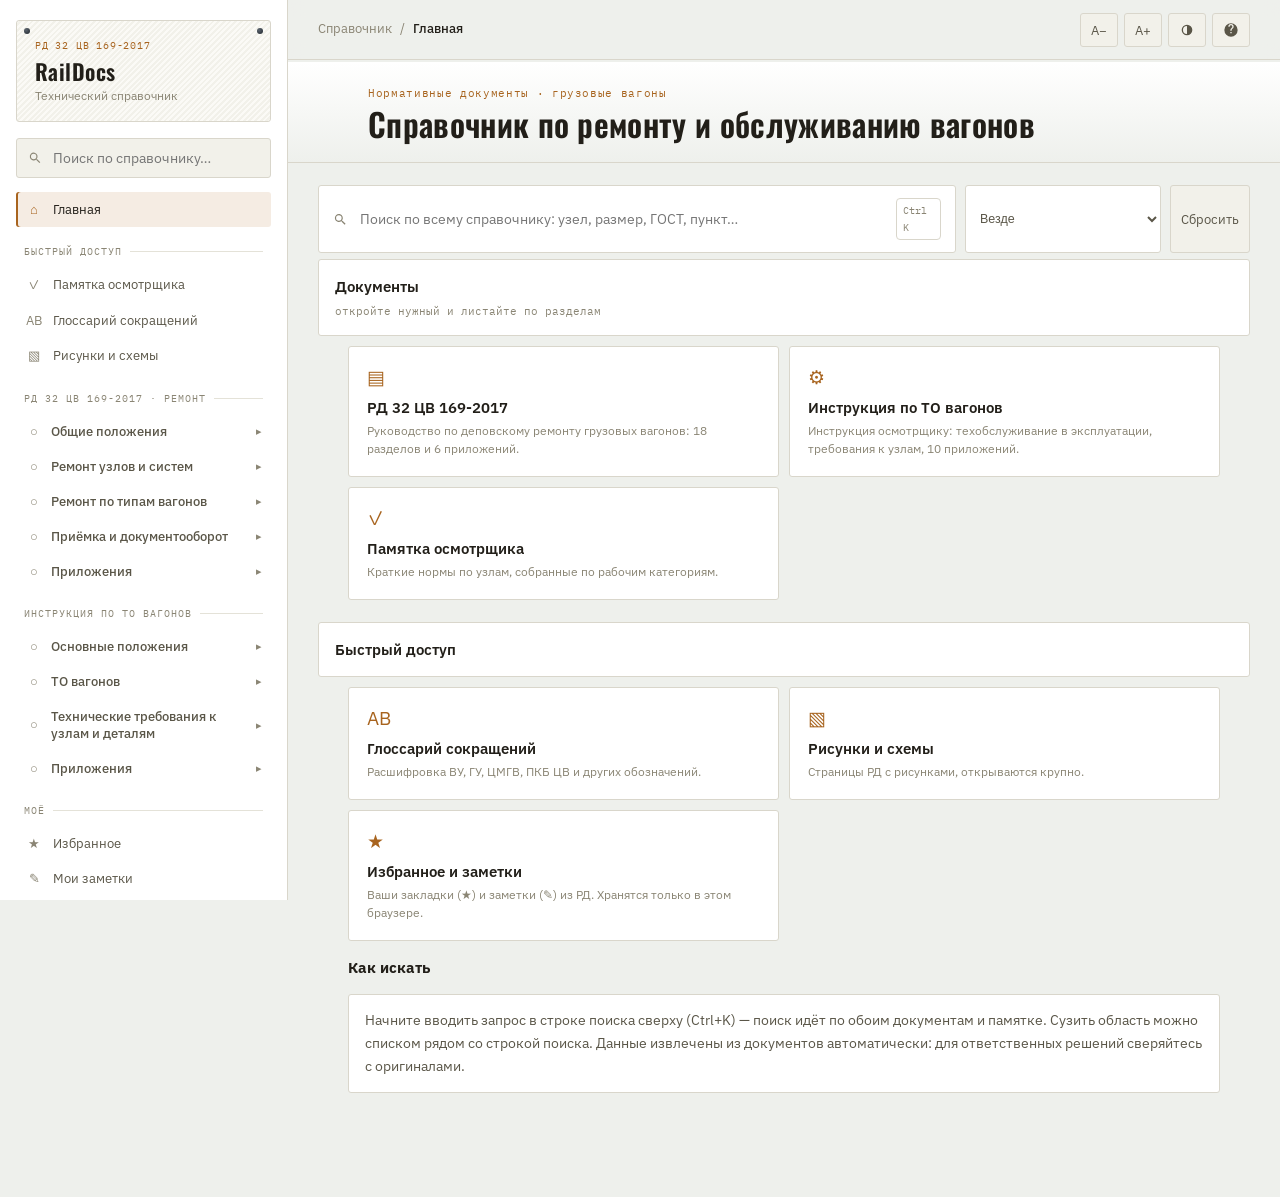
==== index.html @ d7f9c187 "Add files via upload" ====
<!doctype html>
<html lang="ru">
<head>
<meta charset="utf-8">
<meta name="viewport" content="width=device-width,initial-scale=1">
<meta name="description" content="Структурированный технический справочник по РД 32 ЦВ 169-2017 — руководству по деповскому ремонту грузовых вагонов">
<title>Справочник по ремонту и обслуживанию вагонов</title>
<link rel="preconnect" href="https://fonts.googleapis.com">
<link rel="preconnect" href="https://fonts.gstatic.com" crossorigin>
<link href="https://fonts.googleapis.com/css2?family=Oswald:wght@500;600;700&family=IBM+Plex+Sans:wght@400;500;600&family=IBM+Plex+Mono:wght@400;500&display=swap" rel="stylesheet">
<link rel="stylesheet" href="assets/styles.css">
<link rel="manifest" href="assets/manifest.webmanifest">
<meta name="theme-color" content="#181d24">
<link rel="icon" href="assets/icon.svg" type="image/svg+xml">
</head>
<body>

<div class="app">

  <!-- ===== SIDEBAR ===== -->
  <aside class="sidebar" id="sidebar">
    <div class="plate">
      <div class="plate-rivet tl"></div><div class="plate-rivet tr"></div>
      <div class="plate-code">РД 32 ЦВ 169-2017</div>
      <div class="plate-title">RailDocs</div>
      <div class="plate-sub">Технический справочник</div>
    </div>

    <div class="side-search">
      <svg viewBox="0 0 24 24" width="16" height="16"><path fill="currentColor" d="M15.5 14h-.79l-.28-.27a6.5 6.5 0 1 0-.7.7l.27.28v.79l5 4.99L20.49 19zm-6 0A4.5 4.5 0 1 1 14 9.5 4.5 4.5 0 0 1 9.5 14"/></svg>
      <input id="sideSearch" placeholder="Поиск по справочнику…">
    </div>

    <nav id="sectionNav"></nav>

    
  </aside>

  <div class="sidebar-backdrop" id="sidebarBackdrop"></div>

  <!-- ===== MAIN ===== -->
  <main class="main">
    <header class="topbar">
      <button id="tocBtn" class="mobile-btn" aria-label="Меню">
        <svg viewBox="0 0 24 24" width="20" height="20"><path fill="currentColor" d="M3 6h18v2H3zm0 5h18v2H3zm0 5h18v2H3z"/></svg>
      </button>
      <div class="crumbs" id="crumbs"><span>Документы</span><i>/</i><strong>РД 32 ЦВ 169-2017</strong></div>
      <div class="actions">
        <button id="fontMinus" class="icon-btn" title="Уменьшить текст">A−</button>
        <button id="fontPlus" class="icon-btn" title="Увеличить текст">A+</button>
        <button id="themeBtn" class="icon-btn" title="Светлая / тёмная тема">
          <svg viewBox="0 0 24 24" width="16" height="16"><path fill="currentColor" d="M12 18a6 6 0 1 1 0-12zm0 2a8 8 0 1 0 0-16 8 8 0 0 0 0 16"/></svg>
        </button>
        <button id="helpBtn" class="icon-btn" title="Горячие клавиши (?)">
          <svg viewBox="0 0 24 24" width="16" height="16"><path fill="currentColor" d="M12 2a10 10 0 1 0 0 20 10 10 0 0 0 0-20m1 15h-2v-2h2zm2.07-7.75-.9.92C13.45 10.9 13 11.5 13 13h-2v-.5c0-1.1.45-2.1 1.17-2.83l1.24-1.26c.37-.36.59-.86.59-1.41a2 2 0 0 0-4 0H8a4 4 0 0 1 8 0c0 .8-.32 1.53-.93 2.25"/></svg>
        </button>
      </div>
    </header>

    <div class="progress-bar" id="progressBar"><div id="progressFill"></div></div>

    <section class="hero">
      <div class="hero-inner">
        <div class="eyebrow">Нормативные документы · грузовые вагоны</div>
        <h1>Справочник по ремонту и обслуживанию вагонов</h1>
        <p>РД 32 ЦВ 169-2017 (деповской ремонт) и Инструкция по техническому обслуживанию вагонов в эксплуатации: полный текст, поиск и памятка осмотрщика.</p>
        <div class="meta" id="heroMeta"></div>
      </div>
    </section>

    <section class="toolbar">
      <div class="global-search">
        <svg viewBox="0 0 24 24" width="17" height="17"><path fill="currentColor" d="M15.5 14h-.79l-.28-.27a6.5 6.5 0 1 0-.7.7l.27.28v.79l5 4.99L20.49 19zm-6 0A4.5 4.5 0 1 1 14 9.5 4.5 4.5 0 0 1 9.5 14"/></svg>
        <input id="search" placeholder="Поиск по всему справочнику: узел, размер, ГОСТ, пункт…" autocomplete="off">
        <kbd>Ctrl K</kbd>
      </div>
      <select id="searchScope" class="scope-select" title="Область поиска">
        <option value="all">Везде</option>
        <option value="text">Текст РД</option>
        <option value="pamyatka">Памятка осмотрщика</option>
        <option value="instr">Инструкция по ТО вагонов</option>
        <option value="notes">Мои заметки</option>
      </select>
      <button id="resetBtn" class="ghost-btn">Сбросить</button>
    </section>

    <section id="results" class="results hidden"></section>
    <section id="content" class="content"></section>
  </main>
</div>

<button id="toTopBtn" class="to-top hidden" title="Наверх">
  <svg viewBox="0 0 24 24" width="18" height="18"><path fill="currentColor" d="M12 5.83 5.41 12.41 4 11l8-8 8 8-1.41 1.41L12 5.83zM4 18h16v2H4z"/></svg>
</button>

<!-- ===== TOAST (уведомления: сохранено, скопировано и т.п.) ===== -->
<div class="toast" id="toast"></div>

<div class="pdf-overlay hidden" id="helpOverlay">
  <div class="help-modal">
    <div class="pdf-head">
      <div class="pdf-head-title"><b>Горячие клавиши и подсказки</b></div>
      <div class="pdf-head-actions"><button id="closeHelp" class="icon-btn" title="Закрыть (Esc)">
        <svg viewBox="0 0 24 24" width="15" height="15"><path fill="currentColor" d="M6.4 4.98 12 10.59l5.6-5.61L19.02 6.4 13.41 12l5.61 5.6-1.42 1.42L12 13.41l-5.6 5.61-1.42-1.42L10.59 12 4.98 6.4z"/></svg>
      </button></div>
    </div>
    <div class="help-body">
      <dl class="hotkey-list">
        <dt><kbd>Ctrl</kbd>+<kbd>K</kbd></dt><dd>Перейти в строку поиска</dd>
        <dt><kbd>←</kbd> / <kbd>→</kbd></dt><dd>Предыдущий / следующий раздел документа</dd>
        <dt><kbd>Esc</kbd></dt><dd>Закрыть окно справки или очистить поиск</dd>
        <dt><kbd>?</kbd></dt><dd>Открыть это окно</dd>
      </dl>
      <p class="help-note">Закладки и заметки хранятся локально в этом браузере (localStorage) и никуда не отправляются. Если вы очистите данные браузера или перейдёте на другое устройство — сделайте резервную копию через «Избранное → Экспорт» или «Мои заметки → Экспорт».</p>
    </div>
  </div>
</div>

<script src="assets/data.js"></script>
<script src="assets/instr_data.js"></script>
<script src="assets/app.js"></script>
</body>
</html>
---- assets/styles.css ----
/* ============================================================
   РД 32 ЦВ 169-2017 — технический справочник
   Тема: приборная табличка / инженерный чертёж
   ============================================================ */

:root{
  --bg-0:#12161b;
  --bg-1:#181d24;
  --bg-2:#1f262e;
  --bg-3:#252d36;
  --line:#2c343d;
  --line-soft:#232a32;
  --ink:#e9edf1;
  --ink-dim:#9aa7b3;
  --ink-faint:#6c7885;
  --accent:#d99a3c;
  --accent-ink:#241804;
  --accent-soft:rgba(217,154,60,.14);
  --blue:#5b9bd1;
  --rust:#c96a54;
  --violet:#a48ce0;
  --shadow:0 18px 46px rgba(0,0,0,.35);
  --font-scale:1;
  --font-display:'Oswald',"Arial Narrow",sans-serif;
  --font-body:'IBM Plex Sans',"Segoe UI",Arial,sans-serif;
  --font-mono:'IBM Plex Mono',"SFMono-Regular",Consolas,monospace;
  --radius:3px;
}

*{box-sizing:border-box}
html{scroll-behavior:smooth}
body{
  margin:0;background:var(--bg-0);color:var(--ink);
  font:calc(15px * var(--font-scale))/1.7 var(--font-body);
  -webkit-font-smoothing:antialiased;
}
::selection{background:var(--accent-soft);color:var(--ink)}
a{color:inherit}
button,input{font-family:inherit}
:focus-visible{outline:2px solid var(--accent);outline-offset:2px}

/* ---------- layout shell ---------- */
.app{display:grid;grid-template-columns:288px 1fr;min-height:100vh}
.main{min-width:0}

/* ---------- sidebar ---------- */
.sidebar{
  position:sticky;top:0;height:100vh;overflow-y:auto;
  background:var(--bg-1);border-right:1px solid var(--line);
  padding:20px 16px 16px;display:flex;flex-direction:column;
  scrollbar-width:thin;
}
.sidebar::-webkit-scrollbar{width:8px}
.sidebar::-webkit-scrollbar-thumb{background:var(--line);border-radius:4px}

/* nameplate */
.plate{
  position:relative;border:1px solid var(--line);background:
    repeating-linear-gradient(135deg,var(--bg-2) 0 2px,var(--bg-1) 2px 4px);
  border-radius:var(--radius);padding:16px 18px 15px;margin-bottom:16px;
}
.plate-rivet{position:absolute;width:6px;height:6px;border-radius:50%;
  background:radial-gradient(circle at 35% 35%,#5a636d,#20262c);
  box-shadow:0 1px 0 rgba(255,255,255,.05) inset}
.plate-rivet.tl{top:7px;left:7px}
.plate-rivet.tr{top:7px;right:7px}
.plate-code{font-family:var(--font-mono);font-size:10px;letter-spacing:.08em;color:var(--accent);margin-bottom:6px}
.plate-title{font-family:var(--font-display);font-weight:600;font-size:22px;letter-spacing:.02em;color:var(--ink);line-height:1}
.plate-sub{color:var(--ink-faint);font-size:11.5px;margin-top:4px}

.side-search{
  display:flex;align-items:center;gap:9px;background:var(--bg-2);
  border:1px solid var(--line);border-radius:var(--radius);
  padding:9px 11px;margin-bottom:14px;color:var(--ink-faint);
}
.side-search input{border:0;outline:0;background:transparent;color:var(--ink);width:100%;font-size:13.5px}

.sidebar nav{overflow:visible;flex:1}
.nav-group{
  display:flex;align-items:center;gap:8px;
  color:var(--ink-faint);font-family:var(--font-mono);font-size:10px;
  letter-spacing:.1em;text-transform:uppercase;padding:16px 8px 7px;
}
.nav-group::after{content:"";flex:1;height:1px;background:var(--line-soft)}
.nav-group:first-child{padding-top:2px}

.side-nav,.nav-btn{
  display:flex;align-items:center;gap:10px;width:100%;border:0;background:transparent;
  color:var(--ink-dim);padding:9px 9px;border-radius:var(--radius);text-align:left;
  cursor:pointer;font-size:13px;line-height:1.35;
}
.side-nav:hover,.nav-btn:hover{background:var(--bg-2);color:var(--ink)}
.side-nav.active,.nav-btn.active{background:var(--accent-soft);color:var(--ink);box-shadow:inset 2px 0 0 var(--accent)}
.side-icon{width:18px;flex:0 0 18px;text-align:center;color:var(--ink-faint);font-size:13px}
.side-nav.active .side-icon{color:var(--accent)}
.nav-num{font-family:var(--font-mono);color:var(--ink-faint);width:24px;flex:0 0 24px;font-size:11.5px}
.nav-btn.active .nav-num{color:var(--accent)}
.nav-btn span:last-child,.side-nav span:last-child{overflow:hidden;text-overflow:ellipsis;white-space:nowrap}

.nav-toggle{
  display:flex;align-items:center;gap:8px;width:100%;border:0;background:transparent;
  color:var(--ink-dim);padding:9px 9px;cursor:pointer;font-size:13px;text-align:left;font-weight:500;
}
.nav-toggle:hover{color:var(--ink)}
.nav-toggle .chev{margin-left:auto;color:var(--ink-faint);transition:transform .15s;font-size:11px}
.nav-toggle.open .chev{transform:rotate(90deg)}
.nav-sub{padding-left:6px;overflow:hidden;max-height:0;transition:max-height .18s ease}
.nav-sub.open{max-height:1200px}

.side-bottom{margin-top:14px;padding-top:14px;border-top:1px solid var(--line-soft)}
.plate-btn{
  display:flex;align-items:center;gap:10px;width:100%;border:1px solid var(--line);
  background:var(--bg-2);color:var(--ink);border-radius:var(--radius);padding:11px 12px;
  cursor:pointer;font-size:12.5px;text-align:left;
}
.plate-btn:hover{border-color:var(--accent);color:var(--accent)}
.source-badge{font-family:var(--font-mono);font-size:10px;color:var(--ink-faint);padding:9px 4px 2px}

.sidebar-backdrop{display:none}

/* ---------- topbar ---------- */
.topbar{
  height:60px;border-bottom:1px solid var(--line);display:flex;align-items:center;
  gap:14px;justify-content:space-between;padding:0 30px;background:color-mix(in srgb, var(--bg-0) 88%, transparent);
  backdrop-filter:blur(8px);position:sticky;top:0;z-index:10;
}
.crumbs{color:var(--ink-faint);font-size:13px;display:flex;align-items:center;min-width:0}
.crumbs i{padding:0 8px;font-style:normal}
.crumbs strong{color:var(--ink);font-weight:500;overflow:hidden;text-overflow:ellipsis;white-space:nowrap}
.actions{display:flex;gap:6px;flex:0 0 auto}
.icon-btn,.mobile-btn,.ghost-btn{
  border:1px solid var(--line);background:var(--bg-2);color:var(--ink-dim);
  border-radius:var(--radius);padding:7px 10px;cursor:pointer;display:inline-flex;align-items:center;gap:6px;
}
.icon-btn:hover,.ghost-btn:hover{border-color:var(--accent);color:var(--ink)}
.mobile-btn{display:none}

/* ---------- hero ---------- */
.hero{border-bottom:1px solid var(--line);
  background:linear-gradient(180deg,var(--bg-1),var(--bg-0));
}
.hero-inner{padding:46px max(30px,calc((100vw - 1120px)/2)) 30px}
.eyebrow{font-family:var(--font-mono);font-size:11px;letter-spacing:.06em;color:var(--accent)}
.hero h1{font-family:var(--font-display);font-weight:600;font-size:clamp(30px,4vw,44px);letter-spacing:.01em;line-height:1.05;margin:12px 0 12px}
.hero p{font-size:17px;line-height:1.6;color:var(--ink-dim);max-width:760px;margin:0}
.meta{display:flex;gap:8px;margin-top:20px;flex-wrap:wrap}
.meta span{border:1px solid var(--line);background:var(--bg-2);color:var(--ink-dim);border-radius:20px;padding:6px 12px;font-size:11.5px}

/* ---------- toolbar / search ---------- */
.toolbar{max-width:1120px;margin:22px auto 0;padding:0 max(30px,calc((100vw - 1120px)/2 + 30px - 30px));padding-left:30px;padding-right:30px;display:flex;gap:9px}
.global-search{
  flex:1;display:flex;align-items:center;gap:10px;background:var(--bg-1);
  border:1px solid var(--line);border-radius:var(--radius);padding:12px 14px;color:var(--ink-faint);
}
.global-search input{border:0;outline:0;background:transparent;color:var(--ink);width:100%;font-size:14px}
kbd{font-family:var(--font-mono);font-size:10px;color:var(--ink-faint);border:1px solid var(--line);padding:3px 6px;border-radius:4px}

.content,.results{max-width:1120px;margin:0 auto;padding:0 30px 90px}

/* ---------- view title ---------- */
.view-title{max-width:1120px;margin:0 auto;padding:34px 30px 14px;display:flex;justify-content:space-between;gap:20px;align-items:flex-end}
.view-title h2{font-family:var(--font-display);font-weight:600;font-size:28px;line-height:1.2;margin:6px 0}
.view-title p{color:var(--ink-faint);margin:0;max-width:820px;font-size:14px}
.back-btn{border:1px solid var(--line);background:var(--bg-1);color:var(--ink-dim);padding:9px 13px;border-radius:var(--radius);cursor:pointer;white-space:nowrap}
.back-btn:hover{border-color:var(--accent);color:var(--ink)}

/* ---------- section card ---------- */
.section-card{background:var(--bg-1);border:1px solid var(--line);border-radius:var(--radius);margin:18px 0;overflow:hidden;box-shadow:var(--shadow)}
.section-head{padding:19px 22px;background:var(--bg-2);border-bottom:1px solid var(--line);display:flex;align-items:center;gap:14px}
.section-head .num{font-family:var(--font-mono);color:var(--accent);font-weight:600;font-size:15px;min-width:26px}
.section-kicker{font-family:var(--font-mono);font-size:9px;color:var(--ink-faint);letter-spacing:.1em;margin-bottom:3px}
.section-head h3{font-family:var(--font-display);font-weight:500;font-size:20px;line-height:1.3;margin:0}
.section-size{margin-left:auto;color:var(--ink-faint);font-size:11px;font-family:var(--font-mono);white-space:nowrap}

.outline{border-bottom:1px solid var(--line);padding:16px 22px;background:var(--bg-0)}
.outline-title{font-family:var(--font-mono);font-size:10px;letter-spacing:.08em;color:var(--ink-faint);text-transform:uppercase;margin-bottom:9px}
.outline button{display:inline-block;background:transparent;border:0;color:var(--ink-dim);margin:3px 9px 3px 0;cursor:pointer;font-size:12px;text-align:left}
.outline button:hover{color:var(--accent)}
.outline b{color:var(--blue);font-family:var(--font-mono);font-weight:500}

.rich-text{padding:24px 26px 30px;font-size:calc(16.5px * var(--font-scale));line-height:1.8}
.rich-text p{margin:0 0 17px;max-width:900px}
.rich-text h3{scroll-margin-top:80px;font-size:calc(18px * var(--font-scale));line-height:1.4;color:var(--ink);margin:28px 0 12px;padding-left:12px;border-left:3px solid var(--accent);font-weight:600}
.rich-text h3 span{font-family:var(--font-mono);color:var(--accent);margin-right:8px}
.document-label{font-size:calc(15px * var(--font-scale));font-weight:600;color:var(--ink);margin:24px 0 8px;font-family:var(--font-display)}
.appendix-title{font-size:21px!important;color:var(--violet)!important;border-left:3px solid var(--violet);padding-left:12px}
.source-table{background:var(--bg-0);border:1px solid var(--line-soft);border-radius:var(--radius);padding:14px 15px;margin:14px 0 20px;overflow:auto;color:var(--ink-dim);font:calc(12.5px * var(--font-scale))/1.65 var(--font-mono);white-space:pre}
mark{background:var(--accent-soft);color:var(--ink);border-radius:3px;padding:0 2px}
.raw{border-top:1px solid var(--line);padding:0 22px;color:var(--ink-faint)}
.raw summary{cursor:pointer;padding:14px 0;font-size:12px}
.raw summary:hover{color:var(--ink)}
.raw pre{white-space:pre-wrap;overflow:auto;color:var(--ink-dim);font:12px/1.65 var(--font-mono);padding-bottom:20px}
.empty{padding:28px;color:var(--ink-faint)}

/* ---------- dashboard / overview ---------- */
.stats-grid{max-width:1120px;margin:0 auto 22px;padding:0 30px;display:grid;grid-template-columns:repeat(6,1fr);gap:9px}
.stats-grid>div{background:var(--bg-1);border:1px solid var(--line);border-radius:var(--radius);padding:15px}
.stats-grid b{font-family:var(--font-display);font-size:25px;font-weight:600;color:var(--accent);display:block}
.stats-grid span{font-size:10.5px;color:var(--ink-faint);line-height:1.3}
.dashboard-grid{max-width:1120px;margin:0 auto;padding:0 30px;display:grid;grid-template-columns:repeat(2,1fr);gap:10px}
.dash-card{border:1px solid var(--line);background:var(--bg-1);border-radius:var(--radius);padding:18px;text-align:left;color:var(--ink);cursor:pointer;transition:border-color .15s}
.dash-card:hover{border-color:var(--accent)}
.dash-card>span{font-size:19px;color:var(--accent);display:block;margin-bottom:9px}
.dash-card b{font-size:15px;display:block;font-weight:600}
.dash-card small{display:block;color:var(--ink-faint);margin-top:5px;line-height:1.5;font-size:12px}
.notice{max-width:1120px;margin:14px auto;padding:0 30px}
.notice b{color:var(--ink)}
.notice p{border-left:3px solid var(--blue);background:var(--bg-1);border:1px solid var(--line);padding:14px 16px;border-radius:var(--radius);color:var(--ink-dim);font-size:13.5px}
.source-note{display:flex;align-items:center;gap:16px;flex-wrap:wrap}
.source-note p{flex:1;min-width:280px}
.source-note .back-btn{margin:0}

/* ---------- section index list ---------- */
.section-index{width:100%;display:flex;align-items:center;gap:15px;background:var(--bg-1);border:1px solid var(--line);color:var(--ink);padding:16px 18px;margin:8px 0;border-radius:var(--radius);text-align:left;cursor:pointer}
.section-index:hover{border-color:var(--accent)}
.section-index>span{font-family:var(--font-mono);width:32px;color:var(--accent);font-weight:600}
.section-index b{display:block;font-size:14.5px;font-weight:500}
.section-index small{display:block;color:var(--ink-faint);font-size:11px;margin-top:3px;font-family:var(--font-mono)}
.section-index i{margin-left:auto;color:var(--ink-faint);font-style:normal}

/* ---------- search results ---------- */
.search-head{display:flex;justify-content:space-between;align-items:center;padding:8px 0 12px}
.search-head h2{font-family:var(--font-display);font-size:20px;margin:0;font-weight:600}
.search-head span{color:var(--ink-faint);font-family:var(--font-mono);font-size:12px}
.result{display:block;width:100%;text-align:left;border:1px solid var(--line);background:var(--bg-1);color:var(--ink);padding:14px 16px;border-radius:var(--radius);margin:8px 0;cursor:pointer}
.result:hover{border-color:var(--accent)}
.result div{display:flex;justify-content:space-between;gap:10px}
.result small{color:var(--ink-faint);font-family:var(--font-mono)}
.result p{margin:8px 0 0;color:var(--ink-dim);line-height:1.55}
.empty-result{padding:28px;color:var(--ink-faint)}
.hidden{display:none!important}

/* ---------- index tools / cards ---------- */
.index-tools{display:flex;gap:10px;max-width:1120px;margin:10px auto 12px;padding:0 30px}
.index-tools input{flex:1;background:var(--bg-1);border:1px solid var(--line);border-radius:var(--radius);padding:11px 13px;color:var(--ink);outline:none}
.index-tools span{align-self:center;color:var(--ink-faint);font-size:11px;font-family:var(--font-mono)}
.index-list,.measure-list,.table-index{max-width:1120px;margin:0 auto;padding:0 30px 80px}
.data-card,.measure-card{width:100%;text-align:left;background:var(--bg-1);border:1px solid var(--line);color:var(--ink);border-radius:var(--radius);padding:14px 16px;margin:7px 0;cursor:pointer}
.data-card:hover,.measure-card:hover{border-color:var(--accent)}
.data-card p,.measure-card p{margin:8px 0 0;color:var(--ink-dim);line-height:1.55}
.card-top{display:flex;justify-content:space-between;gap:12px;align-items:center}
.card-top>div{display:flex;gap:10px;align-items:baseline;min-width:0}
.card-top b{color:var(--accent);font-family:var(--font-mono);white-space:nowrap}
.card-top span{font-size:13px;color:var(--ink-dim);overflow:hidden;text-overflow:ellipsis}
.card-top small{color:var(--ink-faint);white-space:nowrap;font-family:var(--font-mono)}
.measure-meta{display:flex;justify-content:space-between;color:var(--ink-faint);font-size:10px;font-family:var(--font-mono)}
.measure-meta b{color:var(--blue)}
.measure-card p{font-size:14px}
.filtered-out{display:none!important}

.category{max-width:1120px;margin:10px auto;padding:0 30px}
.category-head{background:var(--bg-1);border:1px solid var(--line);border-radius:var(--radius);padding:14px 16px}
.category-head b{font-size:15px;font-weight:600}
.category-head small{display:block;color:var(--ink-faint);font-size:10.5px;margin-top:3px;font-family:var(--font-mono)}
.component-items{display:grid;grid-template-columns:repeat(2,1fr);gap:6px;margin-top:6px}
.component-items button{border:1px solid var(--line);background:var(--bg-1);color:var(--ink-dim);border-radius:var(--radius);text-align:left;padding:10px 12px;cursor:pointer;font-size:12px;line-height:1.45}
.component-items button:hover{border-color:var(--accent)}
.component-items span{color:var(--ink-faint);margin-right:8px;font-family:var(--font-mono)}

.model-grid,.form-grid{max-width:1120px;margin:0 auto;padding:0 30px 80px;display:grid;grid-template-columns:repeat(2,1fr);gap:8px}
.model-card,.form-card{border:1px solid var(--line);background:var(--bg-1);color:var(--ink);border-radius:var(--radius);padding:15px;text-align:left;cursor:pointer}
.model-card:hover,.form-card:hover{border-color:var(--accent)}
.model-card b,.form-card b{color:var(--accent);font-size:17px;font-family:var(--font-mono)}
.model-card small,.form-card span{float:right;color:var(--ink-faint);font-size:10px;font-family:var(--font-mono)}
.model-card p,.form-card p{clear:both;margin:10px 0 0;color:var(--ink-dim);font-size:12px;line-height:1.5}

.table-card{background:var(--bg-1);border:1px solid var(--line);border-radius:var(--radius);margin:9px 0;overflow:hidden}
.table-card-head{display:flex;justify-content:space-between;align-items:center;padding:12px 15px;border-bottom:1px solid var(--line)}
.table-card-head b{color:var(--ink);font-family:var(--font-mono)}
.table-card-head button{border:1px solid var(--line);background:var(--bg-2);color:var(--blue);cursor:pointer;border-radius:var(--radius);padding:6px 10px;font-size:11.5px}
.table-card-head button:hover{border-color:var(--blue)}
.table-preview{padding:14px 15px;font:12px/1.65 var(--font-mono);color:var(--ink-dim);overflow:auto}
.table-preview div{padding:2px 0}

.figure-grid{max-width:1120px;margin:0 auto;padding:0 30px 80px;display:grid;grid-template-columns:repeat(3,1fr);gap:10px}
.figure-card{border:1px solid var(--line);background:var(--bg-1);border-radius:var(--radius);overflow:hidden;padding:0;text-align:left;color:var(--ink);cursor:pointer}
.figure-card:hover{border-color:var(--accent)}
.figure-card img{display:block;width:100%;height:180px;object-fit:cover;object-position:top;background:var(--bg-2)}
.figure-card div{padding:11px 12px}
.figure-card b{display:block;font-size:12px;line-height:1.4;font-weight:500}
.figure-card span{display:block;color:var(--ink-faint);font-size:10px;margin-top:5px;font-family:var(--font-mono)}

.pamyatka-category{max-width:1120px;margin:0 auto 16px;padding:0 30px}
.pamyatka-category>div.category-head{margin:0}
.pamyatka-items{display:grid;grid-template-columns:repeat(2,minmax(0,1fr));gap:8px;padding:10px 0 0}
.pamyatka-items button{display:flex;gap:12px;text-align:left;border:1px solid var(--line);background:var(--bg-1);color:var(--ink);padding:12px 13px;border-radius:var(--radius);cursor:pointer}
.pamyatka-items button:hover{border-color:var(--accent)}
.pamyatka-items span{font-family:var(--font-mono);font-size:11px;color:var(--ink-faint);min-width:26px}
.pamyatka-items p{margin:0;font-size:13.5px;line-height:1.55}

/* ---------- PDF modal ---------- */
.pdf-overlay{
  position:fixed;inset:0;background:rgba(6,8,10,.66);backdrop-filter:blur(3px);
  z-index:60;display:flex;align-items:center;justify-content:center;padding:26px;
}
.pdf-modal{
  width:min(1180px,100%);height:100%;max-height:calc(100vh - 52px);
  background:var(--bg-0);border:1px solid var(--line);border-radius:6px;
  box-shadow:0 30px 90px rgba(0,0,0,.55);overflow:hidden;display:flex;flex-direction:column;
}
.pdf-head{height:52px;flex:0 0 auto;padding:0 8px 0 16px;display:flex;align-items:center;justify-content:space-between;border-bottom:1px solid var(--line);background:var(--bg-1)}
.pdf-head-title{display:flex;align-items:baseline;gap:10px;min-width:0}
.pdf-head-title b{font-size:13.5px;font-weight:600;white-space:nowrap;overflow:hidden;text-overflow:ellipsis}
.pdf-head-title span{color:var(--ink-faint);font-size:11.5px;font-family:var(--font-mono);white-space:nowrap}
.pdf-head-actions{display:flex;gap:6px}
.pdf-head-actions .icon-btn{background:transparent;border-color:transparent}
.pdf-head-actions .icon-btn:hover{background:var(--bg-2);border-color:var(--line)}
.pdf-body{flex:1;min-height:0;background:#3a3d40}
.pdf-body iframe{width:100%;height:100%;border:0;display:block}

/* ---------- reading progress bar ---------- */
.progress-bar{position:sticky;top:60px;z-index:9;height:2px;background:transparent}
#progressFill{height:100%;width:0%;background:var(--accent);transition:width .1s linear}

/* ---------- scope select ---------- */
.scope-select{
  background:var(--bg-1);border:1px solid var(--line);color:var(--ink-dim);
  border-radius:var(--radius);padding:0 10px;font-size:12.5px;cursor:pointer;
}
.scope-select:hover{border-color:var(--accent);color:var(--ink)}

/* ---------- cross-reference links inside document text ---------- */
.rich-text a.xref{color:var(--blue);text-decoration:none;border-bottom:1px dashed var(--blue);cursor:pointer}
.rich-text a.xref:hover{color:var(--accent);border-bottom-color:var(--accent)}
.rich-text a.xref.xref-norm{color:var(--accent)}
.rich-text a.xref.xref-norm:hover{color:var(--blue)}

/* ---------- subsection heading toolbar (bookmark / note / link) ---------- */
.rich-text h3{position:relative;padding-right:78px}
.h3-tools{position:absolute;right:0;top:0;display:flex;gap:2px}
.h3-tool{
  border:1px solid transparent;background:transparent;color:var(--ink-faint);
  width:24px;height:24px;border-radius:var(--radius);cursor:pointer;
  display:inline-flex;align-items:center;justify-content:center;font-size:13px;
}
.h3-tool:hover{border-color:var(--line);color:var(--ink);background:var(--bg-2)}
.h3-tool.on{color:var(--accent)}
.note-box{
  margin:-4px 0 16px;padding:10px 12px;background:var(--bg-2);border:1px solid var(--line);
  border-left:3px solid var(--violet);border-radius:var(--radius);
}
.note-box textarea{
  width:100%;min-height:52px;background:transparent;border:0;outline:0;resize:vertical;
  color:var(--ink);font:calc(13.5px * var(--font-scale))/1.5 var(--font-body);
}
.note-box .note-label{font-family:var(--font-mono);font-size:10px;color:var(--violet);letter-spacing:.06em;text-transform:uppercase;margin-bottom:4px;display:flex;justify-content:space-between}
.note-close{cursor:pointer;color:var(--ink-faint);font-family:var(--font-body);text-transform:none;letter-spacing:0}
.note-close:hover{color:var(--rust)}

/* ---------- prev/next section navigation ---------- */
.section-pager{display:flex;gap:10px;max-width:1120px;margin:8px auto 0;padding:0 30px}
.pager-btn{
  flex:1;display:flex;flex-direction:column;gap:4px;border:1px solid var(--line);background:var(--bg-1);
  color:var(--ink);border-radius:var(--radius);padding:14px 16px;cursor:pointer;text-align:left;min-width:0;
}
.pager-btn:hover{border-color:var(--accent)}
.pager-btn.next{text-align:right;align-items:flex-end}
.pager-btn span.pager-label{font-family:var(--font-mono);font-size:10px;color:var(--ink-faint);letter-spacing:.06em;text-transform:uppercase}
.pager-btn b{font-size:13.5px;font-weight:500;overflow:hidden;text-overflow:ellipsis;white-space:nowrap;max-width:100%}
.pager-btn.disabled{opacity:.35;pointer-events:none}

/* ---------- section-card action row (print / export / read time) ---------- */
.section-actions{display:flex;align-items:center;gap:8px;padding:12px 22px;border-top:1px solid var(--line);background:var(--bg-0);flex-wrap:wrap}
.section-actions .readtime{color:var(--ink-faint);font-size:11.5px;font-family:var(--font-mono);margin-right:auto}
.mini-btn{
  border:1px solid var(--line);background:var(--bg-1);color:var(--ink-dim);border-radius:var(--radius);
  padding:6px 11px;font-size:12px;cursor:pointer;display:inline-flex;align-items:center;gap:6px;
}
.mini-btn:hover{border-color:var(--accent);color:var(--ink)}

/* ---------- bookmarks / history / glossary / changes lists ---------- */
.fav-card{width:100%;display:flex;align-items:flex-start;gap:12px;text-align:left;background:var(--bg-1);border:1px solid var(--line);color:var(--ink);border-radius:var(--radius);padding:14px 16px;margin:8px 0;cursor:pointer}
.fav-card:hover{border-color:var(--accent)}
.fav-card .fav-main{flex:1;min-width:0}
.fav-card b{display:block;font-size:14px;font-weight:500}
.fav-card small{display:block;color:var(--ink-faint);font-size:11px;margin-top:3px;font-family:var(--font-mono)}
.fav-card p{margin:6px 0 0;color:var(--ink-dim);font-size:13px;line-height:1.5}
.fav-remove{border:1px solid var(--line);background:transparent;color:var(--ink-faint);border-radius:var(--radius);width:26px;height:26px;flex:0 0 26px;cursor:pointer}
.fav-remove:hover{border-color:var(--rust);color:var(--rust)}
.empty-state{padding:40px 0;text-align:center;color:var(--ink-faint)}
.empty-state svg{opacity:.4;margin-bottom:10px}

.glossary-item{background:var(--bg-1);border:1px solid var(--line);border-radius:var(--radius);padding:14px 16px;margin:7px 0}
.glossary-item b{font-family:var(--font-mono);color:var(--accent);font-size:13.5px}
.glossary-item p{margin:6px 0 0;color:var(--ink-dim);font-size:13.5px;line-height:1.55}

.backup-row{display:flex;gap:8px;max-width:1120px;margin:0 auto 6px;padding:0 30px;flex-wrap:wrap}

/* ---------- help modal / hotkeys ---------- */
.help-modal{width:min(560px,92vw);max-height:80vh;background:var(--bg-0);border:1px solid var(--line);border-radius:6px;box-shadow:0 30px 90px rgba(0,0,0,.5);overflow:hidden;display:flex;flex-direction:column}
.help-body{padding:20px 22px;overflow:auto}
.hotkey-list{margin:0 0 16px;display:grid;grid-template-columns:auto 1fr;gap:10px 16px}
.hotkey-list dt{font-family:var(--font-mono)}
.hotkey-list dt kbd{margin:0 1px}
.hotkey-list dd{margin:0;color:var(--ink-dim)}
.help-note{color:var(--ink-faint);font-size:12.5px;line-height:1.6;border-top:1px solid var(--line);padding-top:14px;margin:0}

/* ---------- toast ---------- */
.toast{
  position:fixed;left:50%;bottom:26px;transform:translate(-50%,20px);
  background:var(--bg-2);border:1px solid var(--line);color:var(--ink);
  padding:10px 18px;border-radius:var(--radius);font-size:13px;z-index:80;
  opacity:0;pointer-events:none;transition:opacity .18s,transform .18s;box-shadow:var(--shadow);
}
.toast.show{opacity:1;transform:translate(-50%,0)}

/* ---------- back to top ---------- */
.to-top{
  position:fixed;right:24px;bottom:24px;width:42px;height:42px;border-radius:50%;
  background:var(--bg-2);border:1px solid var(--line);color:var(--ink-dim);cursor:pointer;
  display:flex;align-items:center;justify-content:center;z-index:20;box-shadow:var(--shadow);
  transition:opacity .15s,transform .15s;
}
.to-top:hover{border-color:var(--accent);color:var(--accent)}
.to-top.hidden{opacity:0;pointer-events:none;transform:translateY(8px)}

/* ---------- print ---------- */
@media print{
  .sidebar,.sidebar-backdrop,.topbar,.hero,.toolbar,.progress-bar,.results,.to-top,.pdf-overlay,.section-pager,.section-actions,.h3-tools,.back-btn{display:none!important}
  body{background:#fff;color:#000}
  .content{max-width:none;padding:0}
  .section-card{box-shadow:none;border:0}
  .section-head{background:#fff;border-bottom:2px solid #000}
  .rich-text{color:#000}
  .rich-text h3{border-left-color:#000;color:#000}
  a.xref{color:#000!important;border:0!important}
}

/* ---------- light theme ---------- */
body.light{
  --bg-0:#eef0ec;--bg-1:#ffffff;--bg-2:#f2f1ea;--bg-3:#e9e7de;
  --line:#d9d6cb;--line-soft:#e4e2d8;
  --ink:#221f19;--ink-dim:#5a5648;--ink-faint:#8a8574;
  --accent:#a8641f;--accent-soft:rgba(168,100,31,.12);
  --blue:#2f6aa8;--violet:#6b52a8;
}
body.light .plate{background:repeating-linear-gradient(135deg,#fbfaf6 0 2px,#f2f1ea 2px 4px)}
body.light .pdf-body{background:#8a8d90}

/* ---------- mobile ---------- */
@media(max-width:900px){
  .app{grid-template-columns:1fr}
  .sidebar{position:fixed;left:-320px;top:0;z-index:70;width:300px;transition:left .22s ease;box-shadow:0 0 0 transparent}
  .sidebar.open{left:0;box-shadow:20px 0 60px rgba(0,0,0,.4)}
  .sidebar-backdrop{display:none;position:fixed;inset:0;background:rgba(0,0,0,.5);z-index:65}
  .sidebar-backdrop.show{display:block}
  .mobile-btn{display:inline-flex}
  .topbar{padding:0 14px}
  .hero-inner{padding:30px 16px 22px}
  .hero h1{font-size:27px}
  .hero p{font-size:15px}
  .toolbar{padding-left:16px;padding-right:16px;margin-top:16px}
  .content,.results{padding-left:16px;padding-right:16px}
  .rich-text{padding:18px 16px}
  .section-head{padding:15px 16px}
  .section-head h3{font-size:17px}
  .section-size{display:none}
  .view-title{padding:22px 16px 10px;display:block}
  .view-title h2{font-size:23px}
  .back-btn{margin-top:12px}
  .stats-grid,.dashboard-grid,.index-list,.measure-list,.table-index,.model-grid,.form-grid,.figure-grid,.category,.notice,.pamyatka-category{padding-left:16px;padding-right:16px}
  .stats-grid{grid-template-columns:repeat(2,1fr)}
  .dashboard-grid,.model-grid,.form-grid,.component-items,.pamyatka-items{grid-template-columns:1fr}
  .figure-grid{grid-template-columns:repeat(2,1fr)}
  .index-tools{padding:0 16px;display:block}
  .index-tools span{display:block;margin-top:7px}
  .card-top{display:block}
  .card-top small{display:block;margin-top:5px}
  .pdf-overlay{padding:0}
  .pdf-modal{max-height:100vh;border-radius:0;border:0}
  .section-pager{padding-left:16px;padding-right:16px;flex-direction:column}
  .backup-row{padding-left:16px;padding-right:16px}
  .rich-text h3{padding-right:0;padding-bottom:30px}
  .h3-tools{top:auto;bottom:0;right:0}
  .to-top{right:14px;bottom:14px}
}
@media(min-width:901px) and (max-width:1150px){
  .stats-grid{grid-template-columns:repeat(3,1fr)}
  .figure-grid{grid-template-columns:repeat(2,1fr)}
}

/* v8: компактная шапка главной */
.hero p,.hero .meta{display:none!important}
.hero h1{font-size:clamp(24px,3vw,32px)!important;margin:4px 0!important}
.hero-inner{padding-top:22px!important;padding-bottom:18px!important}
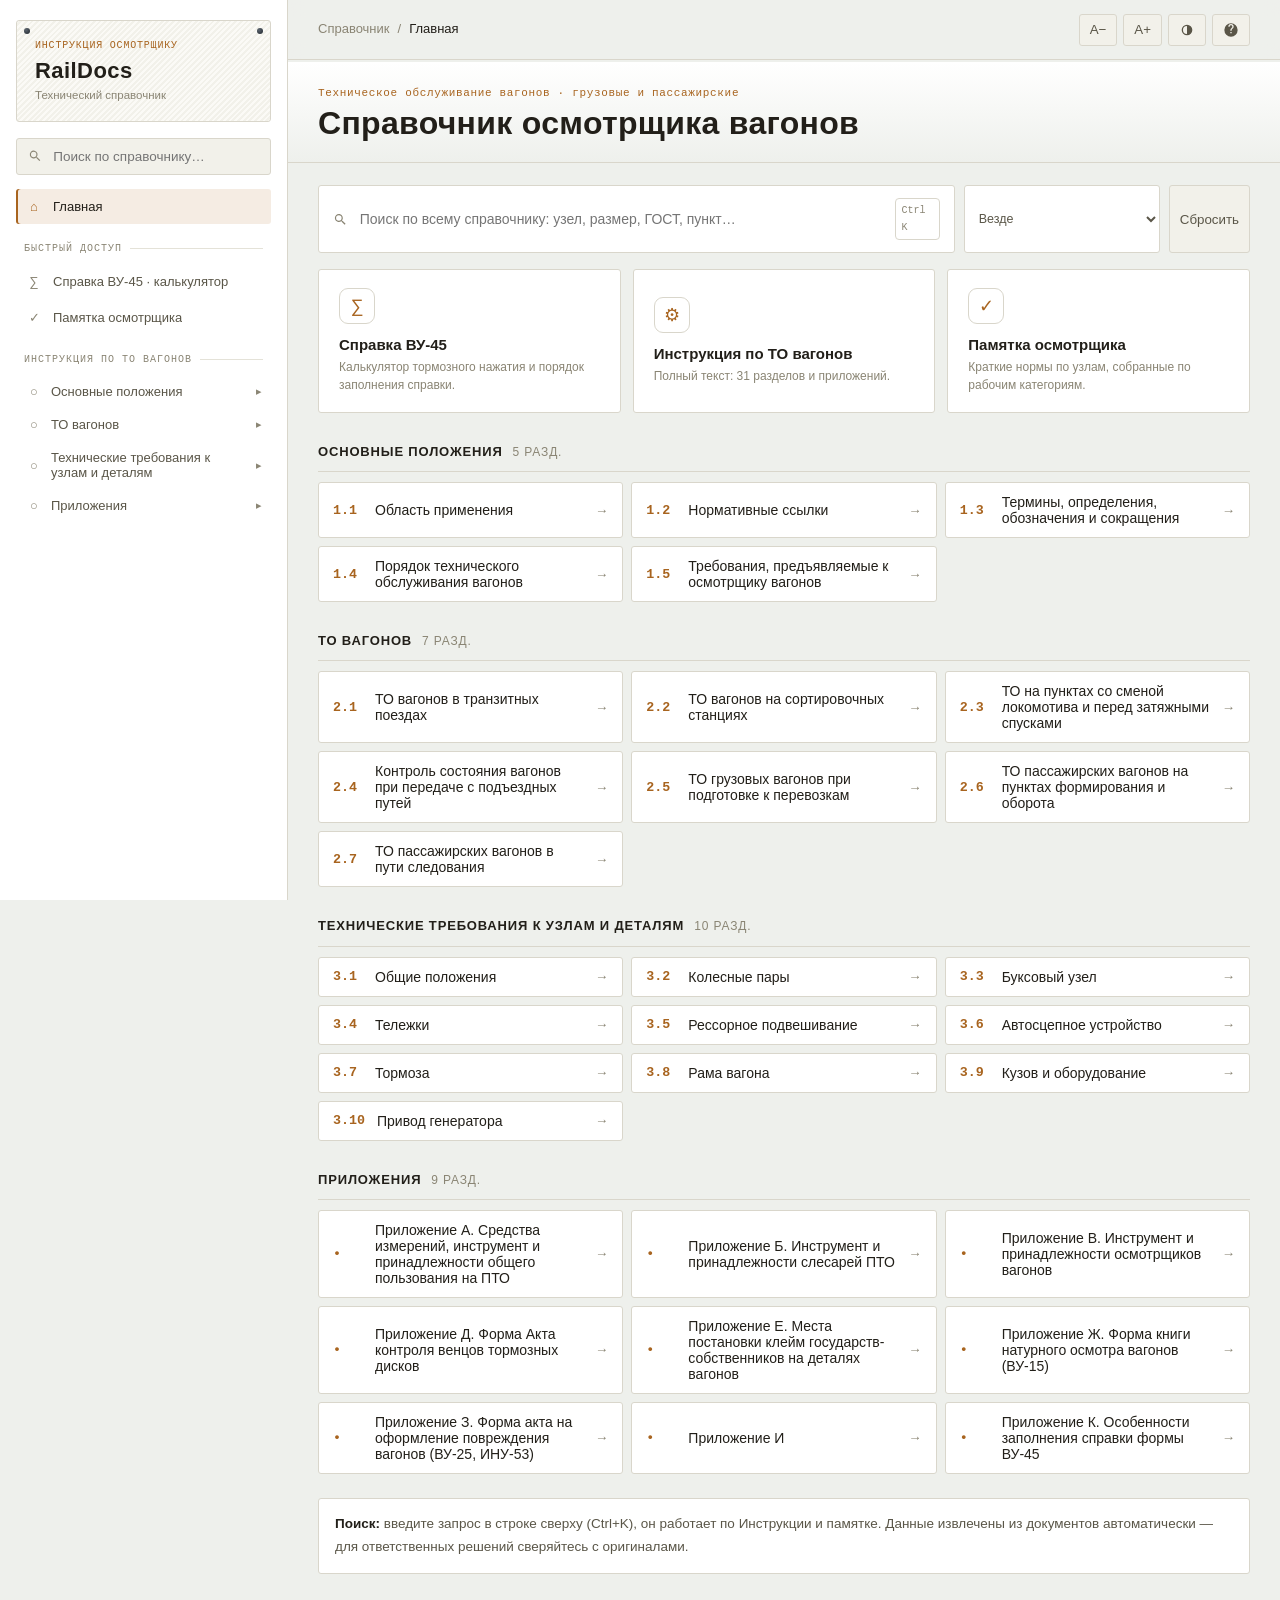
==== commit f9e4ac04: "Add files via upload" ====
--- a/index.html
+++ b/index.html
@@ -3,11 +3,8 @@
 <head>
 <meta charset="utf-8">
 <meta name="viewport" content="width=device-width,initial-scale=1">
-<meta name="description" content="Структурированный технический справочник по РД 32 ЦВ 169-2017 — руководству по деповскому ремонту грузовых вагонов">
-<title>Справочник по ремонту и обслуживанию вагонов</title>
-<link rel="preconnect" href="https://fonts.googleapis.com">
-<link rel="preconnect" href="https://fonts.gstatic.com" crossorigin>
-<link href="https://fonts.googleapis.com/css2?family=Oswald:wght@500;600;700&family=IBM+Plex+Sans:wght@400;500;600&family=IBM+Plex+Mono:wght@400;500&display=swap" rel="stylesheet">
+<meta name="description" content="Справочник осмотрщика вагонов: инструкция по ТО вагонов в эксплуатации, памятка, калькулятор справки ВУ-45">
+<title>Справочник осмотрщика вагонов</title>
 <link rel="stylesheet" href="assets/styles.css">
 <link rel="manifest" href="assets/manifest.webmanifest">
 <meta name="theme-color" content="#181d24">
@@ -21,7 +18,7 @@
   <aside class="sidebar" id="sidebar">
     <div class="plate">
       <div class="plate-rivet tl"></div><div class="plate-rivet tr"></div>
-      <div class="plate-code">РД 32 ЦВ 169-2017</div>
+      <div class="plate-code">ИНСТРУКЦИЯ ОСМОТРЩИКУ</div>
       <div class="plate-title">RailDocs</div>
       <div class="plate-sub">Технический справочник</div>
     </div>
@@ -44,7 +41,7 @@
       <button id="tocBtn" class="mobile-btn" aria-label="Меню">
         <svg viewBox="0 0 24 24" width="20" height="20"><path fill="currentColor" d="M3 6h18v2H3zm0 5h18v2H3zm0 5h18v2H3z"/></svg>
       </button>
-      <div class="crumbs" id="crumbs"><span>Документы</span><i>/</i><strong>РД 32 ЦВ 169-2017</strong></div>
+      <div class="crumbs" id="crumbs"><span>Справочник</span><i>/</i><strong>Главная</strong></div>
       <div class="actions">
         <button id="fontMinus" class="icon-btn" title="Уменьшить текст">A−</button>
         <button id="fontPlus" class="icon-btn" title="Увеличить текст">A+</button>
@@ -61,9 +58,9 @@
 
     <section class="hero">
       <div class="hero-inner">
-        <div class="eyebrow">Нормативные документы · грузовые вагоны</div>
-        <h1>Справочник по ремонту и обслуживанию вагонов</h1>
-        <p>РД 32 ЦВ 169-2017 (деповской ремонт) и Инструкция по техническому обслуживанию вагонов в эксплуатации: полный текст, поиск и памятка осмотрщика.</p>
+        <div class="eyebrow">Техническое обслуживание вагонов · грузовые и пассажирские</div>
+        <h1>Справочник осмотрщика вагонов</h1>
+        <p>Инструкция по техническому обслуживанию вагонов в эксплуатации, памятка осмотрщика и калькулятор справки ВУ-45.</p>
         <div class="meta" id="heroMeta"></div>
       </div>
     </section>
@@ -76,10 +73,8 @@
       </div>
       <select id="searchScope" class="scope-select" title="Область поиска">
         <option value="all">Везде</option>
-        <option value="text">Текст РД</option>
         <option value="pamyatka">Памятка осмотрщика</option>
         <option value="instr">Инструкция по ТО вагонов</option>
-        <option value="notes">Мои заметки</option>
       </select>
       <button id="resetBtn" class="ghost-btn">Сбросить</button>
     </section>
@@ -111,13 +106,14 @@
         <dt><kbd>Esc</kbd></dt><dd>Закрыть окно справки или очистить поиск</dd>
         <dt><kbd>?</kbd></dt><dd>Открыть это окно</dd>
       </dl>
-      <p class="help-note">Закладки и заметки хранятся локально в этом браузере (localStorage) и никуда не отправляются. Если вы очистите данные браузера или перейдёте на другое устройство — сделайте резервную копию через «Избранное → Экспорт» или «Мои заметки → Экспорт».</p>
+      <p class="help-note">Данные калькулятора ВУ-45 хранятся локально в этом браузере и никуда не отправляются.</p>
     </div>
   </div>
 </div>
 
 <script src="assets/data.js"></script>
 <script src="assets/instr_data.js"></script>
+<script src="assets/vu45.js"></script>
 <script src="assets/app.js"></script>
 </body>
 </html>
--- a/assets/styles.css
+++ b/assets/styles.css
@@ -1,5 +1,5 @@
 /* ============================================================
-   РД 32 ЦВ 169-2017 — технический справочник
+   Справочник осмотрщика вагонов
    Тема: приборная табличка / инженерный чертёж
    ============================================================ */
 
@@ -483,3 +483,61 @@
 .hero p,.hero .meta{display:none!important}
 .hero h1{font-size:clamp(24px,3vw,32px)!important;margin:4px 0!important}
 .hero-inner{padding-top:22px!important;padding-bottom:18px!important}
+
+/* v11: главная и калькулятор ВУ-45 */
+.dashboard-grid{max-width:none;padding:0;grid-template-columns:repeat(auto-fit,minmax(250px,1fr));gap:12px}
+.dash-card{padding:18px 20px;min-height:118px}
+.dash-card>span{width:36px;height:36px;display:grid;place-items:center;border:1px solid var(--line);border-radius:9px;margin-bottom:12px;font-size:18px}
+.home-h{display:flex;align-items:baseline;gap:10px;margin:28px 0 10px;padding-bottom:8px;border-bottom:1px solid var(--line);font-size:12px;letter-spacing:.07em;text-transform:uppercase;color:var(--ink-faint)}
+.home-h b{color:var(--ink);font-size:13px}
+.idx-grid{display:grid;grid-template-columns:repeat(auto-fill,minmax(290px,1fr));gap:8px}
+.idx-grid .section-index{margin:0;padding:11px 14px;gap:12px}.idx-grid .section-index>span{width:auto;min-width:30px}.idx-grid .section-index b{font-size:14px}
+.notice{max-width:none;padding:0;margin:24px 0 0}
+.vu-head{display:flex;justify-content:space-between;align-items:flex-end;gap:14px;flex-wrap:wrap;margin:6px 0 14px}
+.vu-head h2{font-family:var(--font-display);font-size:clamp(26px,3vw,34px);margin:4px 0}.vu-head p{margin:0;color:var(--ink-dim);font-size:14px}
+.vu-actions{display:flex;gap:8px;flex-wrap:wrap}
+.vu-steps{border:1px solid var(--line);background:var(--bg-1);border-radius:var(--radius);padding:11px 16px;margin-bottom:14px;font-size:14px}
+.vu-steps summary{cursor:pointer;font-weight:600}.vu-steps ol{margin:12px 0 2px;padding-left:20px;line-height:1.6;color:var(--ink-dim)}
+.vu-layout{display:grid;grid-template-columns:minmax(0,1fr) 340px;gap:16px;align-items:start}
+.vu-main{display:grid;gap:14px}
+.vu-card{border:1px solid var(--line);background:var(--bg-1);border-radius:var(--radius);padding:16px 18px}
+.vu-card h3{display:flex;align-items:center;gap:10px;margin:0 0 12px;font-size:15px;font-weight:600}
+.vu-card h3 i{width:22px;height:22px;display:grid;place-items:center;border-radius:50%;background:var(--accent);color:#fff;font-style:normal;font-size:12px}
+.vu-more summary{cursor:pointer;list-style:none}.vu-more summary h3{margin:0}.vu-more[open] summary h3{margin-bottom:12px}
+.vu-grid{display:grid;grid-template-columns:repeat(auto-fill,minmax(170px,1fr));gap:10px 12px}.vu-grid2{grid-template-columns:repeat(2,minmax(0,1fr));margin-bottom:12px}
+.vu-field,.vu-row label{display:flex;flex-direction:column;gap:4px;font-size:12px;color:var(--ink-dim);min-width:0}
+.vu-field input,.vu-field select,.vu-row input{background:var(--bg-2);border:1px solid var(--line);color:var(--ink);padding:8px 10px;border-radius:var(--radius);font:inherit;font-size:14px;width:100%;box-sizing:border-box}
+.vu-field input:focus,.vu-field select:focus,.vu-row input:focus{outline:2px solid var(--accent);outline-offset:-1px}
+.vu-list{display:grid;gap:8px}
+.vu-row{display:grid;grid-template-columns:minmax(0,1.2fr) minmax(0,1fr) minmax(70px,.8fr) 34px;gap:10px;align-items:end}
+.vu-row output{padding:8px 4px;font-family:var(--font-mono);font-size:14px;color:var(--ink-dim);text-align:right}
+.vu-del{height:36px;border:1px solid var(--line);background:transparent;color:var(--ink-faint);border-radius:var(--radius);cursor:pointer;font-size:18px}.vu-del:hover{color:var(--rust);border-color:var(--rust)}
+.vu-addbar{display:flex;align-items:center;flex-wrap:wrap;gap:8px;margin-top:12px}.vu-hint{font-size:12px;color:var(--ink-faint);margin-left:4px}
+.vu-chip{border:1px solid var(--line);background:var(--bg-2);color:var(--ink);border-radius:999px;padding:5px 11px;font-size:12px;cursor:pointer}.vu-chip:hover{border-color:var(--accent)}
+.vu-tot{margin-left:auto;font-size:13px}
+.vu-sticky{position:sticky;top:76px;border:1px solid var(--line);background:var(--bg-1);border-radius:var(--radius);padding:16px 18px}
+.vu-sticky h3{margin:0 0 12px;font-size:15px}
+.vu-kpis{display:grid;grid-template-columns:repeat(2,1fr);gap:8px}
+.vu-kpis div{background:var(--bg-2);border:1px solid var(--line);padding:9px 11px;border-radius:var(--radius)}
+.vu-kpis span{display:block;font-size:11px;color:var(--ink-faint);text-transform:uppercase;letter-spacing:.04em}.vu-kpis b{font-size:23px;font-family:var(--font-display);line-height:1.2}.vu-kpis small{display:block;font-size:11px;color:var(--ink-faint);min-height:14px}
+.vu-bar{height:6px;background:var(--bg-2);border-radius:99px;margin:12px 0 4px;overflow:hidden;border:1px solid var(--line)}.vu-bar i{display:block;height:100%;background:var(--rust)}.vu-bar i.ok{background:#3f9d6b}
+.vu-status{padding:9px 12px;border-radius:var(--radius);border:1px solid var(--line);background:var(--bg-2);margin-top:8px;font-size:13.5px;line-height:1.45}
+.vu-status.ok{border-color:#3f9d6b;background:rgba(63,157,107,.14)}.vu-status.bad{border-color:var(--rust);background:rgba(201,106,84,.15)}
+.vu-note{margin-top:16px;font-size:12.5px;line-height:1.55;color:var(--ink-faint);padding:12px 14px;border:1px dashed var(--line);border-radius:var(--radius)}.vu-note b{color:var(--ink-dim)}
+@media (max-width:1050px){.vu-layout{grid-template-columns:1fr}.vu-side{order:-1}.vu-sticky{position:static}}
+@media (max-width:560px){.vu-grid2{grid-template-columns:1fr}.vu-row{grid-template-columns:1fr 1fr 34px}.vu-row output{grid-column:1 / 3;text-align:left;padding:0}.vu-row .vu-del{grid-row:1;grid-column:3}}
+#vuPrintRoot{display:none}
+@media print{
+  body.print-vu .app,body.print-vu .to-top,body.print-vu .toast{display:none!important}
+  body.print-vu #vuPrintRoot{display:block!important;color:#000;background:#fff;font:14px/1.5 Arial,sans-serif}
+  body.print-vu{background:#fff!important}
+  .vu-sheet{border:2px solid #000;padding:16px;max-width:720px;margin:0 auto}.vu-sheet-h{display:flex;justify-content:space-between;gap:12px;font-size:13px}
+  .vu-sheet h2{text-align:center;margin:12px 0}.vu-sheet h2 small{font-size:13px;font-weight:400}
+  .vu-sheet table{width:100%;border-collapse:collapse;margin:10px 0}.vu-sheet th,.vu-sheet td{border:1px solid #000;padding:4px 8px;text-align:center}
+}
+.hero-inner{max-width:1120px!important;margin:0 auto!important;padding:22px 30px 18px!important}
+.dashboard-grid{margin-top:16px}
+.vu-head{margin-top:18px}
+.vu-row:not(:first-child) label>span{position:absolute;width:1px;height:1px;overflow:hidden;clip:rect(0 0 0 0)}
+.vu-row:not(:first-child){align-items:center}
+@media (max-width:560px){.vu-row:not(:first-child) label>span{position:static;width:auto;height:auto;clip:auto}}
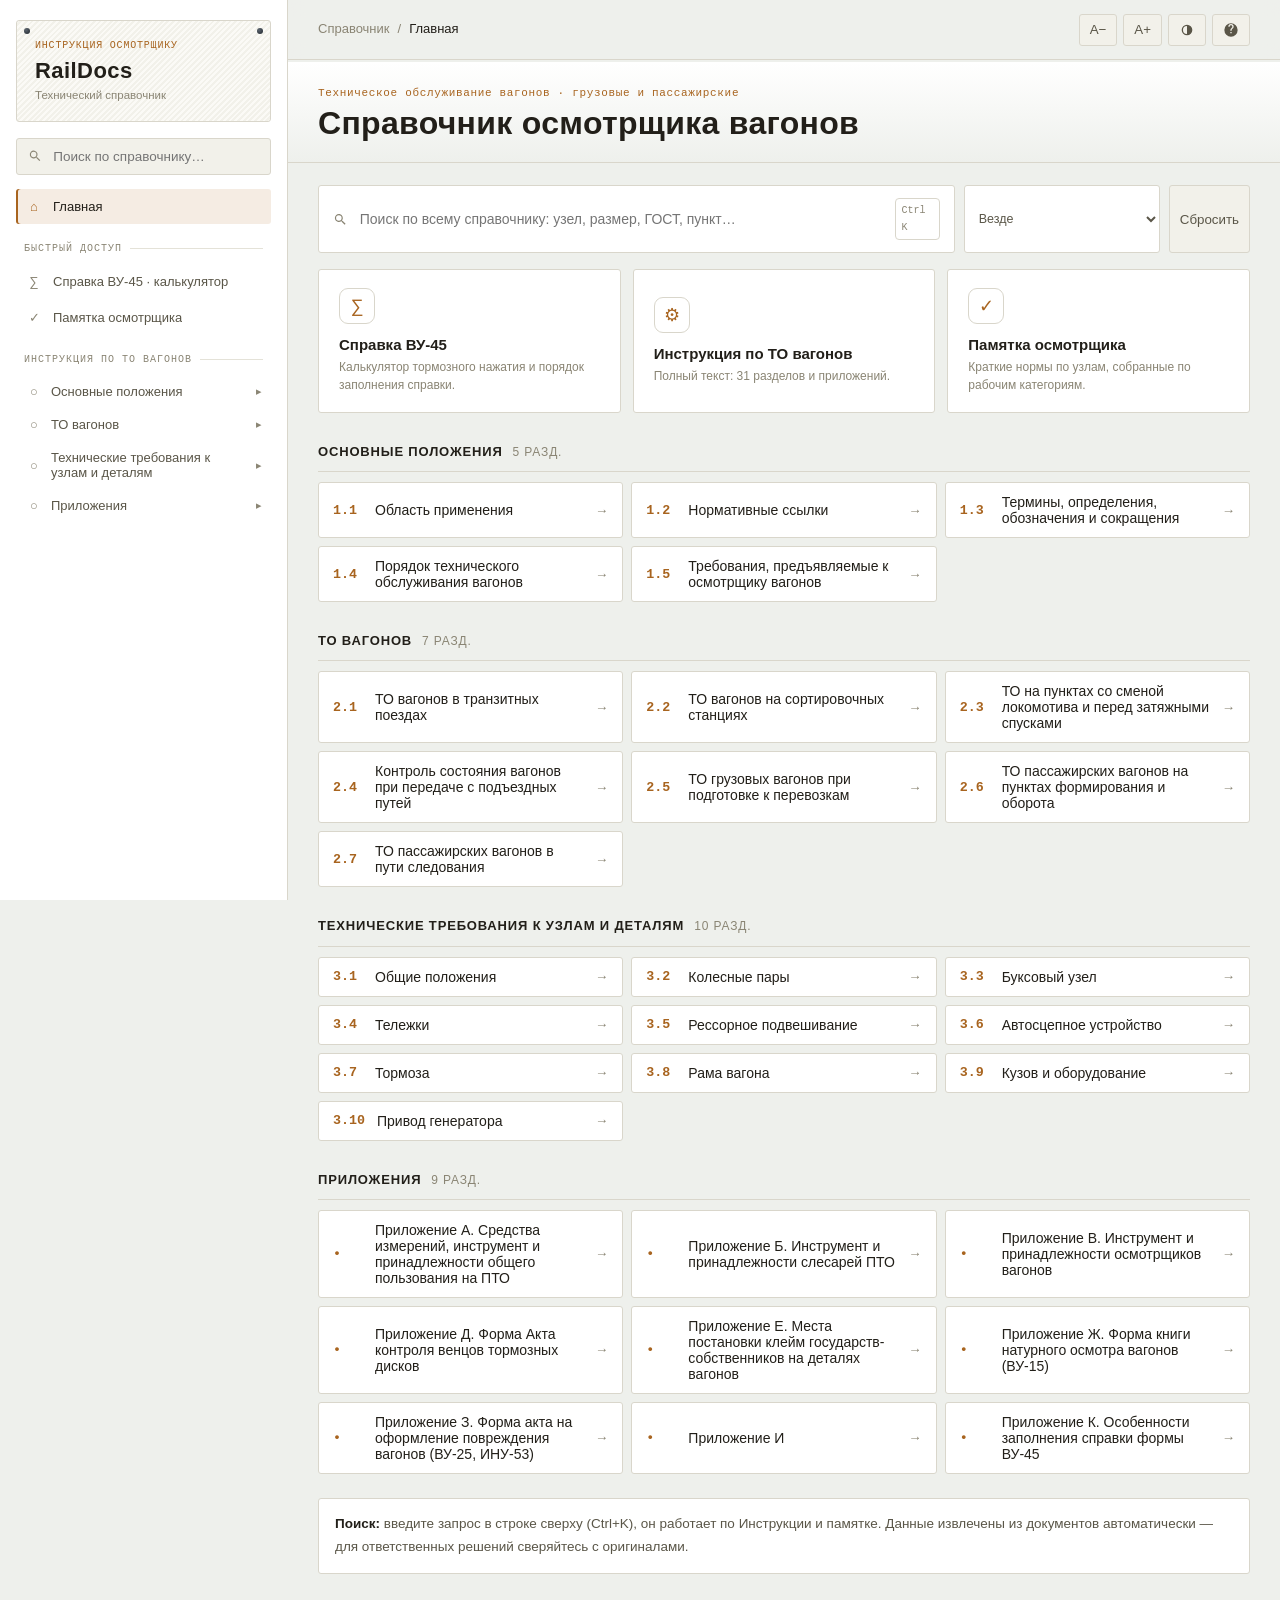
==== commit 734d1740: "Add files via upload" ====
--- a/index.html
+++ b/index.html
@@ -9,6 +9,11 @@
 <link rel="manifest" href="assets/manifest.webmanifest">
 <meta name="theme-color" content="#181d24">
 <link rel="icon" href="assets/icon.svg" type="image/svg+xml">
+<link rel="apple-touch-icon" href="assets/apple-touch-icon.png">
+<meta name="apple-mobile-web-app-capable" content="yes">
+<meta name="mobile-web-app-capable" content="yes">
+<meta name="apple-mobile-web-app-title" content="Осмотрщик">
+<meta name="apple-mobile-web-app-status-bar-style" content="default">
 </head>
 <body>
 
--- a/assets/styles.css
+++ b/assets/styles.css
@@ -541,3 +541,15 @@
 .vu-row:not(:first-child) label>span{position:absolute;width:1px;height:1px;overflow:hidden;clip:rect(0 0 0 0)}
 .vu-row:not(:first-child){align-items:center}
 @media (max-width:560px){.vu-row:not(:first-child) label>span{position:static;width:auto;height:auto;clip:auto}}
+
+/* v12: памятка осмотрщика (строки «параметр | значение») */
+.pam-jump{display:flex;flex-wrap:wrap;gap:8px;margin:14px 0 4px}
+.pam-jump button{border:1px solid var(--line);background:var(--bg-1);color:var(--ink);border-radius:999px;padding:7px 14px;font-size:13px;cursor:pointer}.pam-jump button:hover{border-color:var(--accent)}
+.pamyatka-category{max-width:none;padding:0;margin:0 0 22px;scroll-margin-top:70px}
+.pam-sub{margin:16px 0 0;font-size:14px;font-weight:600;color:var(--ink);padding-left:10px;border-left:3px solid var(--accent)}
+.pam-row{display:grid;grid-template-columns:minmax(0,1fr) minmax(96px,auto);gap:14px;align-items:center;border:1px solid var(--line);background:var(--bg-1);border-radius:var(--radius);padding:10px 13px}
+.pam-row p{margin:0;font-size:13.5px;line-height:1.5;overflow-wrap:anywhere}
+.pam-row b{font-size:13.5px;text-align:right;padding-left:14px;border-left:1px solid var(--line);align-self:stretch;display:flex;align-items:center;justify-content:flex-end;overflow-wrap:anywhere}
+.pam-note{grid-column:1/-1;border:1px dashed var(--line);border-radius:var(--radius);padding:10px 13px;font-size:13px;line-height:1.5;color:var(--ink-dim);overflow-wrap:anywhere}.pam-note.strong{font-weight:600;color:var(--ink)}
+@media (max-width:560px){.pam-row{grid-template-columns:1fr}.pam-row b{border-left:0;padding-left:0;justify-content:flex-start;border-top:1px solid var(--line);padding-top:6px}}
+@media (max-width:640px){.toolbar{padding-left:16px;padding-right:16px}.toolbar>*{min-width:0}.toolbar select{flex:1 1 0}.toolbar .ghost-btn{flex:0 0 auto}}
